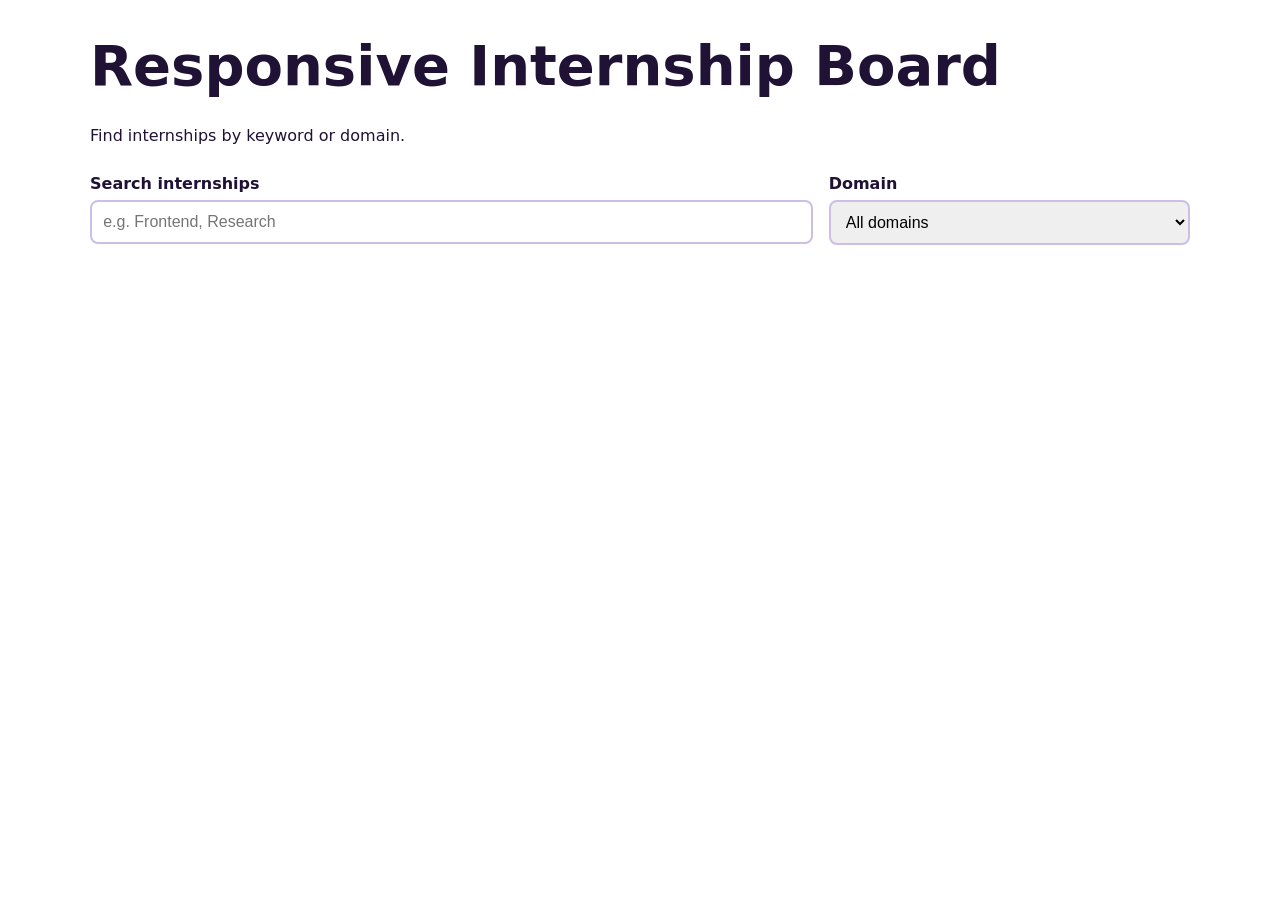
==== Index.html @ 96391dcc "Initial commit: responsive internship board" ====
<!DOCTYPE html>
<html lang="en">
<head>
  <meta charset="UTF-8" />
  <meta name="viewport" content="width=device-width, initial-scale=1" />
  <title>Responsive Internship Board</title>
  <link rel="stylesheet" href="style.css" />
</head>
<body>
  <a class="skip-link" href="#results">Skip to results</a>

  <header>
    <h1>Responsive Internship Board</h1>
    <p>Find internships by keyword or domain.</p>
  </header>

  <main>
    <form class="filters" role="search" onsubmit="return false">
      <div class="field">
        <label for="search">Search internships</label>
        <input id="search" type="search" placeholder="e.g. Frontend, Research" />
      </div>
      <div class="field">
        <label for="domain">Domain</label>
        <select id="domain">
          <option value="all">All domains</option>
        </select>
      </div>
    </form>

    <p id="status" aria-live="polite"></p>
    <section id="results" class="grid" aria-label="Internship listings"></section>
    <div id="message" class="message" role="alert" hidden></div>
  </main>

  <script src="script.js"></script>
</body>
</html>
---- style.css ----
:root {
  --primary: #6d28d9;
  --bg: #ffffff;
  --card: #faf7ff;
  --text: #1f1235;
  --muted: #5b5670;
}
* { box-sizing: border-box; }
body {
  margin: 0; font-family: system-ui, sans-serif;
  color: var(--text); background: var(--bg); line-height: 1.5;
  padding: 1rem;
}
header, main { max-width: 1100px; margin: 0 auto; }
h1 { font-size: clamp(2rem, 6vw, 3.5rem); margin: 0.5rem 0; }

.skip-link { position: absolute; left: -999px; }
.skip-link:focus { left: 1rem; top: 1rem; background: #fff; padding: .5rem; }

.filters { display: grid; gap: 1rem; margin: 1.5rem 0; }
.field { display: flex; flex-direction: column; gap: .25rem; }
label { font-weight: 600; }
input, select {
  padding: .7rem; font-size: 1rem;
  border: 2px solid #cbbfe6; border-radius: 8px;
}
:focus-visible { outline: 3px solid var(--primary); outline-offset: 2px; }

.grid { display: grid; gap: 1rem; grid-template-columns: 1fr; }
.card {
  background: var(--card); border-radius: 12px; padding: 1rem;
  border: 1px solid #e5dcf7;
}
.card h2 { margin: 0 0 .25rem; font-size: 1.15rem; }
.tag {
  display: inline-block; background: #ede4ff; color: #4c1d95;
  padding: .15rem .7rem; border-radius: 999px; font-size: .85rem; font-weight: 600;
}
.card a {
  display: inline-block; margin-top: .75rem; color: #fff;
  background: var(--primary); padding: .5rem 1rem; border-radius: 8px; text-decoration: none;
}
.message { padding: 1rem; border-radius: 8px; background: #fff3cd; }
.message.error { background: #fde2e2; }

@media (min-width: 600px) {
  .filters { grid-template-columns: 2fr 1fr; }
  .grid { grid-template-columns: repeat(2, 1fr); }
}
@media (min-width: 1000px) {
  .grid { grid-template-columns: repeat(3, 1fr); }
}
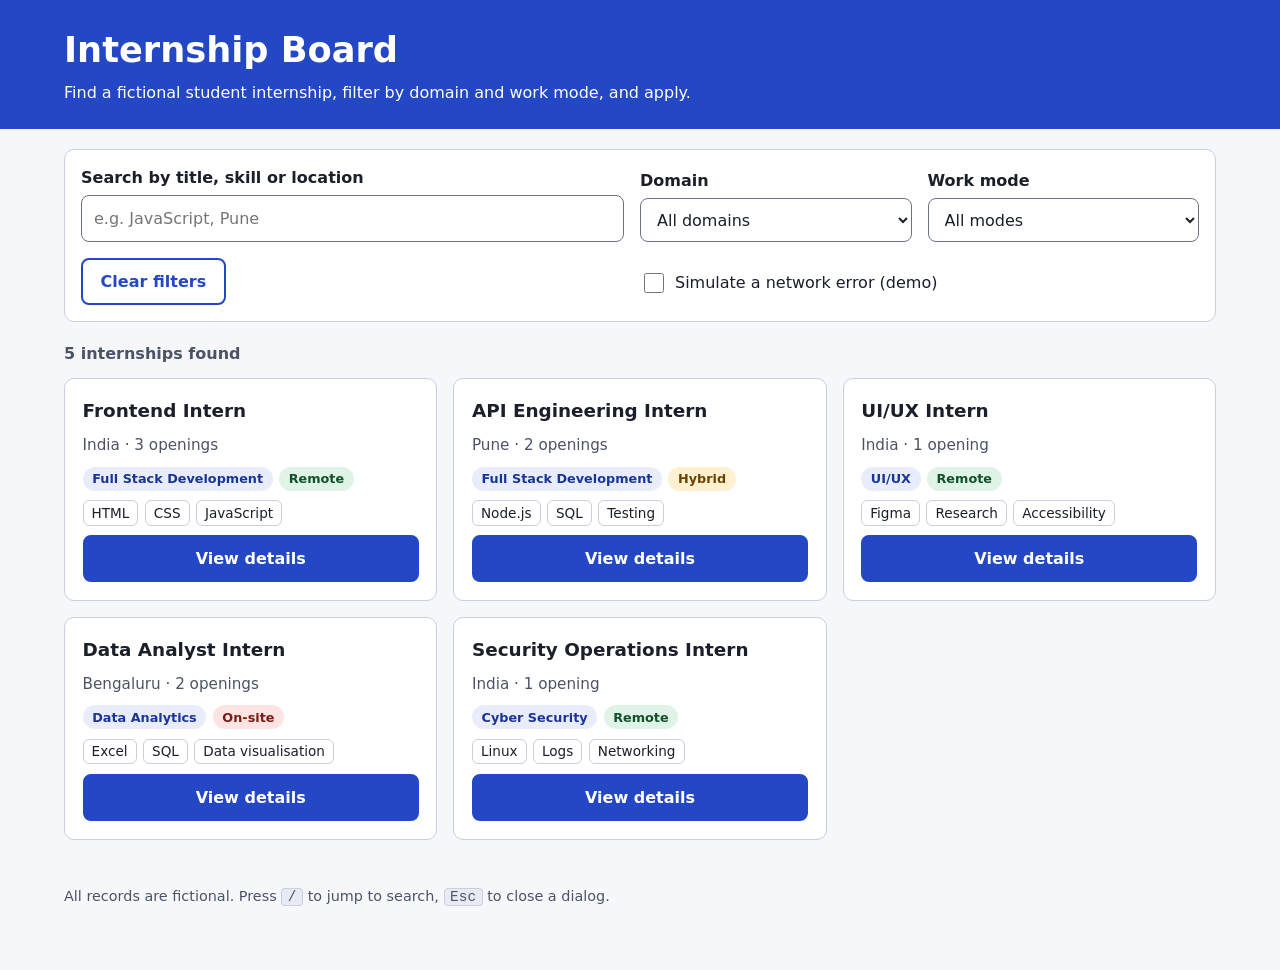
==== commit 8b369708: "Responsive Internship Board: complete source, README and docs" ====
--- a/Index.html
+++ b/Index.html
@@ -1,38 +1,110 @@
 <!DOCTYPE html>
 <html lang="en">
 <head>
-  <meta charset="UTF-8" />
-  <meta name="viewport" content="width=device-width, initial-scale=1" />
+  <meta charset="UTF-8">
+  <meta name="viewport" content="width=device-width, initial-scale=1">
   <title>Responsive Internship Board</title>
-  <link rel="stylesheet" href="style.css" />
+  <meta name="description" content="Accessible, responsive internship listing with search, filters and an application form. Plain HTML, CSS and JavaScript.">
+  <link rel="stylesheet" href="css/styles.css">
 </head>
 <body>
-  <a class="skip-link" href="#results">Skip to results</a>
+  <a class="skip-link" href="#results">Skip to internship results</a>
 
-  <header>
-    <h1>Responsive Internship Board</h1>
-    <p>Find internships by keyword or domain.</p>
+  <header class="site-header">
+    <div class="container">
+      <h1>Internship Board</h1>
+      <p class="tagline">Find a fictional student internship, filter by domain and work mode, and apply.</p>
+    </div>
   </header>
 
-  <main>
-    <form class="filters" role="search" onsubmit="return false">
-      <div class="field">
-        <label for="search">Search internships</label>
-        <input id="search" type="search" placeholder="e.g. Frontend, Research" />
+  <main class="container">
+    <form id="filters" class="filters" role="search" aria-label="Search and filter internships" novalidate>
+      <div class="field field--search">
+        <label for="search">Search by title, skill or location</label>
+        <input id="search" name="search" type="search" placeholder="e.g. JavaScript, Pune" autocomplete="off">
       </div>
       <div class="field">
         <label for="domain">Domain</label>
-        <select id="domain">
-          <option value="all">All domains</option>
-        </select>
+        <select id="domain" name="domain"><option value="">All domains</option></select>
+      </div>
+      <div class="field">
+        <label for="mode">Work mode</label>
+        <select id="mode" name="mode"><option value="">All modes</option></select>
+      </div>
+      <div class="field field--actions">
+        <button type="reset" id="clear-filters" class="btn btn--ghost">Clear filters</button>
+      </div>
+      <div class="field field--demo">
+        <label class="check">
+          <input type="checkbox" id="simulate-error">
+          <span>Simulate a network error (demo)</span>
+        </label>
       </div>
     </form>
 
-    <p id="status" aria-live="polite"></p>
-    <section id="results" class="grid" aria-label="Internship listings"></section>
-    <div id="message" class="message" role="alert" hidden></div>
+    <p id="status" class="status" role="status" aria-live="polite" aria-atomic="true"></p>
+
+    <section id="results" aria-label="Internship results" tabindex="-1">
+      <ul id="card-list" class="card-grid" hidden></ul>
+
+      <div id="loading" class="state" hidden>
+        <div class="spinner" aria-hidden="true"></div>
+        <p>Loading internships…</p>
+      </div>
+
+      <div id="empty" class="state" hidden>
+        <h2>No internships match your search</h2>
+        <p>Try a different keyword or clear the filters.</p>
+        <button type="button" id="empty-clear" class="btn">Clear filters</button>
+      </div>
+
+      <div id="error" class="state state--error" role="alert" hidden>
+        <h2>Something went wrong</h2>
+        <p id="error-message">We could not load the internships.</p>
+        <button type="button" id="retry" class="btn">Retry</button>
+      </div>
+    </section>
   </main>
 
-  <script src="script.js"></script>
+  <dialog id="detail-dialog" aria-labelledby="dialog-title">
+    <div class="dialog-inner">
+      <div class="dialog-head">
+        <h2 id="dialog-title"></h2>
+        <button type="button" class="btn btn--ghost" id="dialog-close" aria-label="Close dialog">Close</button>
+      </div>
+      <dl id="dialog-details" class="details"></dl>
+
+      <form id="apply-form" novalidate>
+        <h3>Apply for this internship</h3>
+        <div class="field">
+          <label for="applicant-name">Full name <span aria-hidden="true">*</span></label>
+          <input id="applicant-name" name="name" type="text" autocomplete="name" required aria-describedby="name-error">
+          <p class="field-error" id="name-error" hidden></p>
+        </div>
+        <div class="field">
+          <label for="applicant-email">Email <span aria-hidden="true">*</span></label>
+          <input id="applicant-email" name="email" type="email" autocomplete="email" required aria-describedby="email-error">
+          <p class="field-error" id="email-error" hidden></p>
+        </div>
+        <div class="field">
+          <label for="applicant-portfolio">Portfolio link (optional)</label>
+          <input id="applicant-portfolio" name="portfolio" type="url" placeholder="https://" aria-describedby="portfolio-error">
+          <p class="field-error" id="portfolio-error" hidden></p>
+        </div>
+        <p id="form-message" class="form-message" role="status" aria-live="polite"></p>
+        <div class="form-actions">
+          <button type="submit" class="btn">Submit application</button>
+          <button type="button" class="btn btn--ghost" id="cancel-apply">Cancel</button>
+        </div>
+      </form>
+    </div>
+  </dialog>
+
+  <footer class="site-footer container">
+    <p>All records are fictional. Press <kbd>/</kbd> to jump to search, <kbd>Esc</kbd> to close a dialog.</p>
+  </footer>
+
+  <script src="js/data.js"></script>
+  <script src="js/app.js"></script>
 </body>
-</html> +</html>
--- a/css/styles.css
+++ b/css/styles.css
@@ -0,0 +1,133 @@
+/* ---------- Design tokens ---------- */
+:root {
+  --bg: #f6f7fb;
+  --surface: #ffffff;
+  --text: #1b1f2a;
+  --muted: #4b5365;
+  --border: #c9cfdd;
+  --primary: #2447c5;
+  --primary-dark: #1a3598;
+  --danger: #b3261e;
+  --focus: #ff9f1c;
+  --radius: 10px;
+  --gap: 1rem;
+  color-scheme: light;
+}
+
+*, *::before, *::after { box-sizing: border-box; }
+html { -webkit-text-size-adjust: 100%; }
+body {
+  margin: 0;
+  font-family: system-ui, -apple-system, "Segoe UI", Roboto, Arial, sans-serif;
+  line-height: 1.5;
+  color: var(--text);
+  background: var(--bg);
+  overflow-wrap: anywhere; /* prevents horizontal scroll at 360px */
+}
+.container { width: min(100% - 2rem, 72rem); margin-inline: auto; }
+
+/* ---------- Focus (visible for keyboard users) ---------- */
+:focus-visible { outline: 3px solid var(--focus); outline-offset: 2px; }
+
+.skip-link {
+  position: absolute; left: 0.5rem; top: -4rem; z-index: 10;
+  background: var(--primary); color: #fff; padding: 0.6rem 1rem; border-radius: 6px;
+}
+.skip-link:focus { top: 0.5rem; }
+
+/* ---------- Header / footer ---------- */
+.site-header { background: var(--primary); color: #fff; padding: 1.5rem 0; }
+.site-header h1 { margin: 0 0 0.25rem; font-size: clamp(1.5rem, 4vw, 2.2rem); }
+.tagline { margin: 0; }
+.site-footer { padding: 2rem 0 3rem; color: var(--muted); font-size: 0.9rem; }
+kbd { background: #e8ebf4; border: 1px solid var(--border); border-radius: 4px; padding: 0 0.35rem; }
+
+/* ---------- Filters ---------- */
+.filters {
+  display: grid; gap: var(--gap);
+  grid-template-columns: 1fr; /* mobile first */
+  background: var(--surface); border: 1px solid var(--border);
+  border-radius: var(--radius); padding: var(--gap); margin-block: 1.25rem;
+}
+.field { display: flex; flex-direction: column; gap: 0.35rem; min-width: 0; }
+.field label { font-weight: 600; }
+input[type="text"], input[type="email"], input[type="url"], input[type="search"], select {
+  width: 100%; font: inherit; padding: 0.65rem 0.75rem; min-height: 44px;
+  border: 1px solid #6b7285; border-radius: 8px; background: #fff; color: var(--text);
+}
+input[aria-invalid="true"] { border-color: var(--danger); border-width: 2px; }
+.field-error { color: var(--danger); margin: 0; font-size: 0.9rem; font-weight: 600; }
+.field--actions, .field--demo { justify-content: flex-end; }
+.check { display: flex; align-items: center; gap: 0.5rem; min-height: 44px; }
+.field .check { font-weight: 400; }
+.check input { width: 20px; height: 20px; }
+
+/* ---------- Buttons ---------- */
+.btn {
+  font: inherit; font-weight: 600; cursor: pointer; min-height: 44px;
+  padding: 0.6rem 1.1rem; border-radius: 8px; border: 2px solid var(--primary);
+  background: var(--primary); color: #fff;
+}
+.btn:hover { background: var(--primary-dark); border-color: var(--primary-dark); }
+.btn--ghost { background: transparent; color: var(--primary); }
+.btn--ghost:hover { background: #e9edfb; color: var(--primary-dark); }
+
+/* ---------- Status + states ---------- */
+.status { min-height: 1.5rem; margin: 0 0 0.75rem; color: var(--muted); font-weight: 600; }
+.state {
+  text-align: center; background: var(--surface); border: 1px dashed var(--border);
+  border-radius: var(--radius); padding: 2rem 1rem;
+}
+.state h2 { margin-top: 0; }
+.state--error { border-color: var(--danger); border-style: solid; }
+.state--error h2 { color: var(--danger); }
+.spinner {
+  width: 36px; height: 36px; margin: 0 auto 0.75rem; border-radius: 50%;
+  border: 4px solid #d9def0; border-top-color: var(--primary); animation: spin 0.9s linear infinite;
+}
+@keyframes spin { to { transform: rotate(360deg); } }
+
+/* ---------- Cards: 360px = 1 col, 768px = 2 cols, desktop = 3 cols ---------- */
+.card-grid { list-style: none; margin: 0; padding: 0; display: grid; gap: var(--gap); grid-template-columns: 1fr; }
+.card {
+  background: var(--surface); border: 1px solid var(--border); border-radius: var(--radius);
+  padding: 1.1rem; display: flex; flex-direction: column; gap: 0.6rem; height: 100%;
+}
+.card h2 { margin: 0; font-size: 1.15rem; }
+.card .meta { margin: 0; color: var(--muted); font-size: 0.95rem; }
+.badges, .skills { list-style: none; padding: 0; margin: 0; display: flex; flex-wrap: wrap; gap: 0.4rem; }
+.badge { font-size: 0.8rem; font-weight: 700; padding: 0.15rem 0.6rem; border-radius: 999px; background: #e9edfb; color: var(--primary-dark); }
+.badge--remote { background: #dff3e6; color: #12522a; }
+.badge--hybrid { background: #fff0cf; color: #6b4300; }
+.badge--on-site { background: #fde4e2; color: #7a1b15; }
+.skill { font-size: 0.85rem; border: 1px solid var(--border); border-radius: 6px; padding: 0.1rem 0.5rem; }
+.card .btn { margin-top: auto; }
+
+/* ---------- Dialog ---------- */
+dialog { border: none; border-radius: var(--radius); padding: 0; width: min(100% - 1.5rem, 34rem); max-height: 92vh; color: var(--text); }
+dialog::backdrop { background: rgba(10, 14, 30, 0.6); }
+.dialog-inner { padding: 1.25rem; }
+.dialog-head { display: flex; align-items: flex-start; justify-content: space-between; gap: 0.75rem; }
+.dialog-head h2 { margin: 0; font-size: 1.3rem; }
+.details { display: grid; grid-template-columns: max-content 1fr; gap: 0.35rem 1rem; margin: 1rem 0; }
+.details dt { font-weight: 700; }
+.details dd { margin: 0; }
+#apply-form { border-top: 1px solid var(--border); padding-top: 1rem; display: grid; gap: 0.9rem; }
+#apply-form h3 { margin: 0; }
+.form-message { margin: 0; min-height: 1.4rem; font-weight: 600; }
+.form-message.is-success { color: #12522a; }
+.form-message.is-error { color: var(--danger); }
+.form-actions { display: flex; flex-wrap: wrap; gap: 0.6rem; }
+
+/* ---------- Breakpoints ---------- */
+@media (min-width: 768px) {
+  .filters { grid-template-columns: 2fr 1fr 1fr; align-items: end; }
+  .field--actions { grid-column: 1 / 2; align-items: flex-start; }
+  .field--demo { grid-column: 2 / 4; }
+  .card-grid { grid-template-columns: repeat(2, 1fr); }
+}
+@media (min-width: 1100px) {
+  .card-grid { grid-template-columns: repeat(3, 1fr); }
+}
+
+@media (prefers-reduced-motion: reduce) { .spinner { animation-duration: 3s; } }
